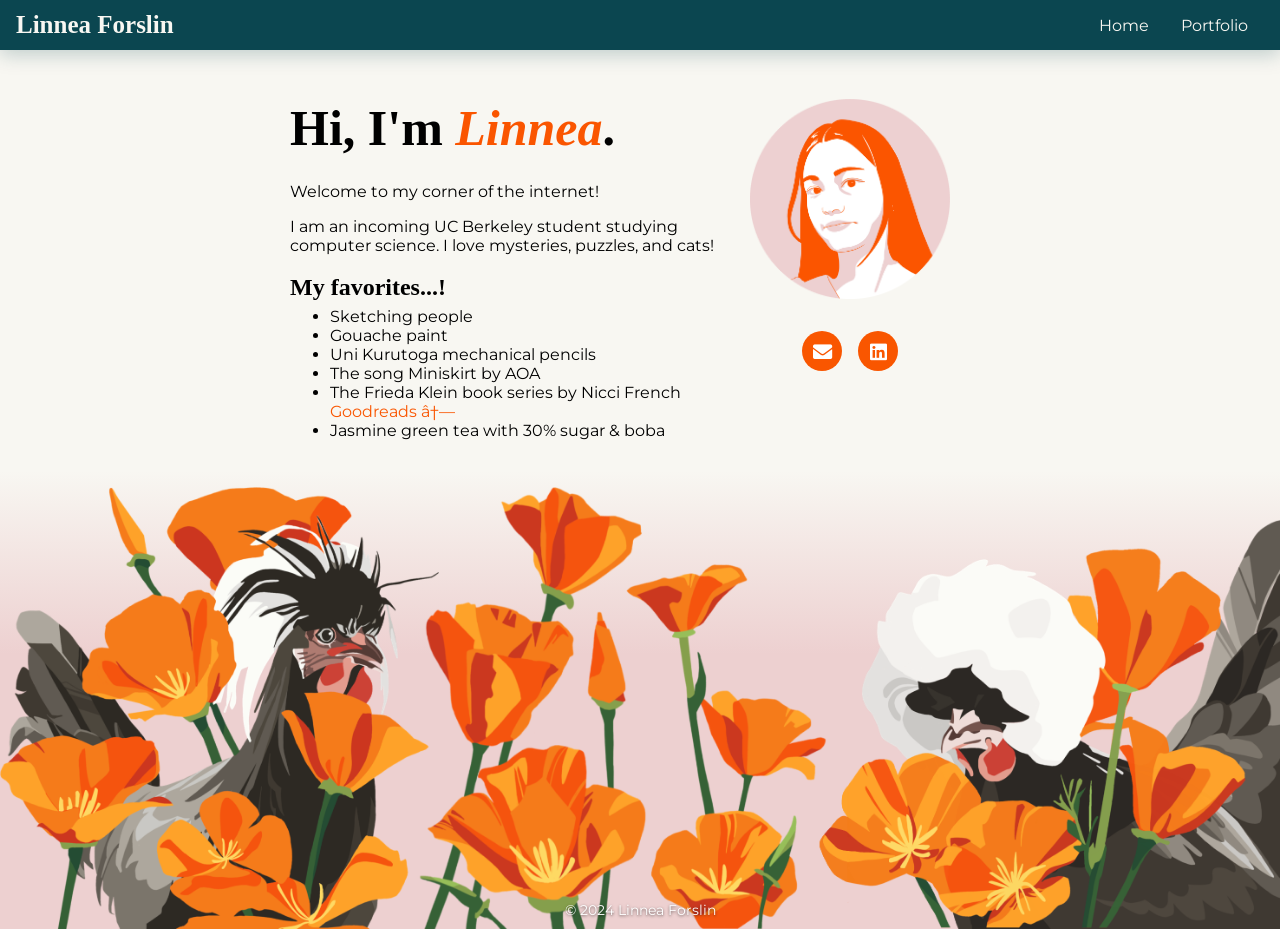
==== index.html @ 9caaceed "Initial commit" ====
<!DOCTYPE html>
<html>
  <head>
    <title>About Me</title>
    <link rel="stylesheet" href="style.css">
    <link rel="stylesheet" href="https://cdnjs.cloudflare.com/ajax/libs/font-awesome/5.15.1/css/all.min.css" integrity="sha512-+4zCK9k+qNFUR5X+cKL9EIR+ZOhtIloNl9GIKS57V1MyNsYpYcUrUeQc9vNfzsWfV28IaLL3i96P9sdNyeRssA==" crossorigin="anonymous" />
  </head>
  <body>
    <div class="text">
      <div class="home-container">
        <div id="profile-picture"><img src="linnea-drawing.png" alt="A photo of me!" width="200">
          <ul class="icons">
            <li><a href="mailto:linnea.forslin@berkeley.edu" target="_blank"><i class="fas fa-envelope"></i></a></li>
            <li><a href="https://www.linkedin.com/in/linnea-f-59136a356/" target="_blank"><i class="fab fa-linkedin"></i></a></li>
            <!-- <li><a href="https://www.instagram.com/lindtchoklad/" target="_blank"><i class="fab fa-instagram"></i></a></li> -->
          </ul>        </div>
          <!-- <br>
        <img src="hey-section.png" alt="Hi, I'm Linnea." width = "300"> -->
          <h1>Hi, I'm <div id="name"><i>Linnea</i></div>.</h1>
          <br>
          
          <p>Welcome to my corner of the internet!</p>
          <p>I am an incoming UC Berkeley student studying computer science. I love mysteries, puzzles, and cats! </p>
          <h2>My favorites...!</h2>
          <ul>
            <li>Sketching people</li>
            <li>Gouache paint</li>
            <li>Uni Kurutoga mechanical pencils</li>
            <li>The song Miniskirt by AOA</li>
            <li>The Frieda Klein book series by Nicci French <a href="https://www.goodreads.com/series/67491-frieda-klein" target="_blank" class="external-link">
  Goodreads ↗
</a></li>
            <li>Jasmine green tea with 30% sugar & boba</li>

          </ul>
  
      </div>
    </div>
    <script src="script.js"></script>
    </body>
</html>
---- style.css ----
/* @font-face {
  font-family: 'Melintina';
  src: url('https://raw.githubusercontent.com/Lavilight/my-fonts/main/mellintina-calligraphy.ttf') format('truetype');
} */

@import url('https://fonts.googleapis.com/css2?family=Montserrat:ital,wght@0,100..900;1,100..900&display=swap');
@font-face {
  font-family: 'Croogla';
  src: url('./Croogla4F-Bold.ttf') format('truetype');
}

.external-link {
    color: #F95600;
    text-decoration: none;
    transition: color 0.2s ease;
}

.external-link:hover {
    color: #0B4650;
}

body {
    font-family: 'Montserrat', sans-serif;
    background-color: #f8f7f2;
    margin: 0px;
    padding: 0px;

    min-height: 100vh;
    display: flex;
    flex-direction: column;
}

h1, h2, h3, h4, h5, h6, .main-title {
    font-family: serif;
}

.orange-text {
    color: #FA5500;
}

#profile-picture {
    float: right;
    margin-top: 0px;    
    margin-right: 40px;
    margin-left: 24px;
    margin-bottom: 0px;
}

.navbar {
    position: sticky;
    top: 0;
    z-index: 100;

    height: 50px;
    padding: 0px 16px;
    /* border-bottom-left-radius: 6px;
    border-bottom-right-radius: 6px; */

    box-shadow: 0 4px 20px rgba(11, 70, 80, 0.25);

    list-style-type: none;

    display: flex; 
    justify-content: space-between;
    align-items: center; 
    background-color:#0B4650;
}

.nav-links {
  display: flex;
  list-style: none;

  margin: 0px;
  padding: 0px;
  height: 100%;
}

.nav-links li {
    height: 100%;
}

.nav-links a {
    display: flex;
    align-items: center;
    justify-content: center;
    height: 100%;

    color: #f8f7f2;
    text-align: center;
    font-size: 16px;
    padding: 0px 16px;
    text-decoration: none;
    transition: all 0.2s ease-in-out;
}

.nav-links a:hover {
    color: #f8f7f2;
    background-color: #F95600;
}

.footer {
    width: 100%;
    margin: 0px;
    padding: 0px;
    box-sizing: border-box;
    background: linear-gradient(to bottom, transparent 0%, #EDD0D0 40%);
    color: black;
    position: relative;
    text-align: center;
}

.footer-img {
    margin-top: 16px;
    width: 100%;
    height: auto;
    display: block;
}

.copyright {
    position: absolute;
    bottom: 10px;
    left: 50%;
    transform: translateX(-50%);
    font-size: 12px;
    
    color: white;
    margin: 0;
    font-size: 14px;

    text-shadow: 0 1px 3px rgba(0, 0, 0, 0.6); 
    z-index: 2;
}

.main-title {
    /* display: block; */
    /* align-items: center; */
    /* justify-content: space-between; */
    color: #f8f7f2;
    font-size: 25px;
    font-weight: bold;
}
/* 
.profile-picture {
    align-items: right;
} */

.home-container {
    max-width: 700px;
    margin-left: auto;
    margin-right: auto;
    flex: 1;
}

.icons{
    display: flex;
    justify-content: center;
    padding: 0.8rem 0px;
    border-radius: 0px 0px 12px 12px;
}
.icons li{
    list-style-type: none;
    background: #F95600;
    color: white;
    width: 40px;
    height: 40px;
    margin: 0px 0.5rem;
    border-radius: 50%;
    display: flex;
    justify-content: center;
    align-items: center;
    font-size: 1.2rem;
    cursor: pointer; 
    transition: all 0.2s ease-in-out;
}

.icons li a {
    color: inherit;
    text-decoration: none;
    display: flex;
    justify-content: center;
    align-items: center;
    width: 100%;
    height: 100%;
}

.icons li:hover{
    background: #edffec;
    color: #000;
}

.text {
    margin: 15px;
    flex: 1;
}

.centered-text {
    margin: 15px;
    flex: 1;
    text-align: center;
}

#name {
    color: #FA5500;
    display: inline;
}

h1 {
    font-size: 50px;
    margin-bottom: -10px;
    /* margin: 0px; */
}

h2 {
    margin-bottom: -10px;
}

.portfolio-grid {    
    column-count: 3;
    column-gap: 16px;
    padding: 16px;
    margin: 0 auto;
    max-width: 1200px;
}

.grid-item {
    break-inside: avoid;
    margin-bottom: 16px;
}

.grid-item img {
    width: 100%;
    height: auto;
    display: block;
    border-radius: 6px;
    transition: transform 0.2s ease;
}

.grid-item img:hover {
    transform: scale(1.02);

}
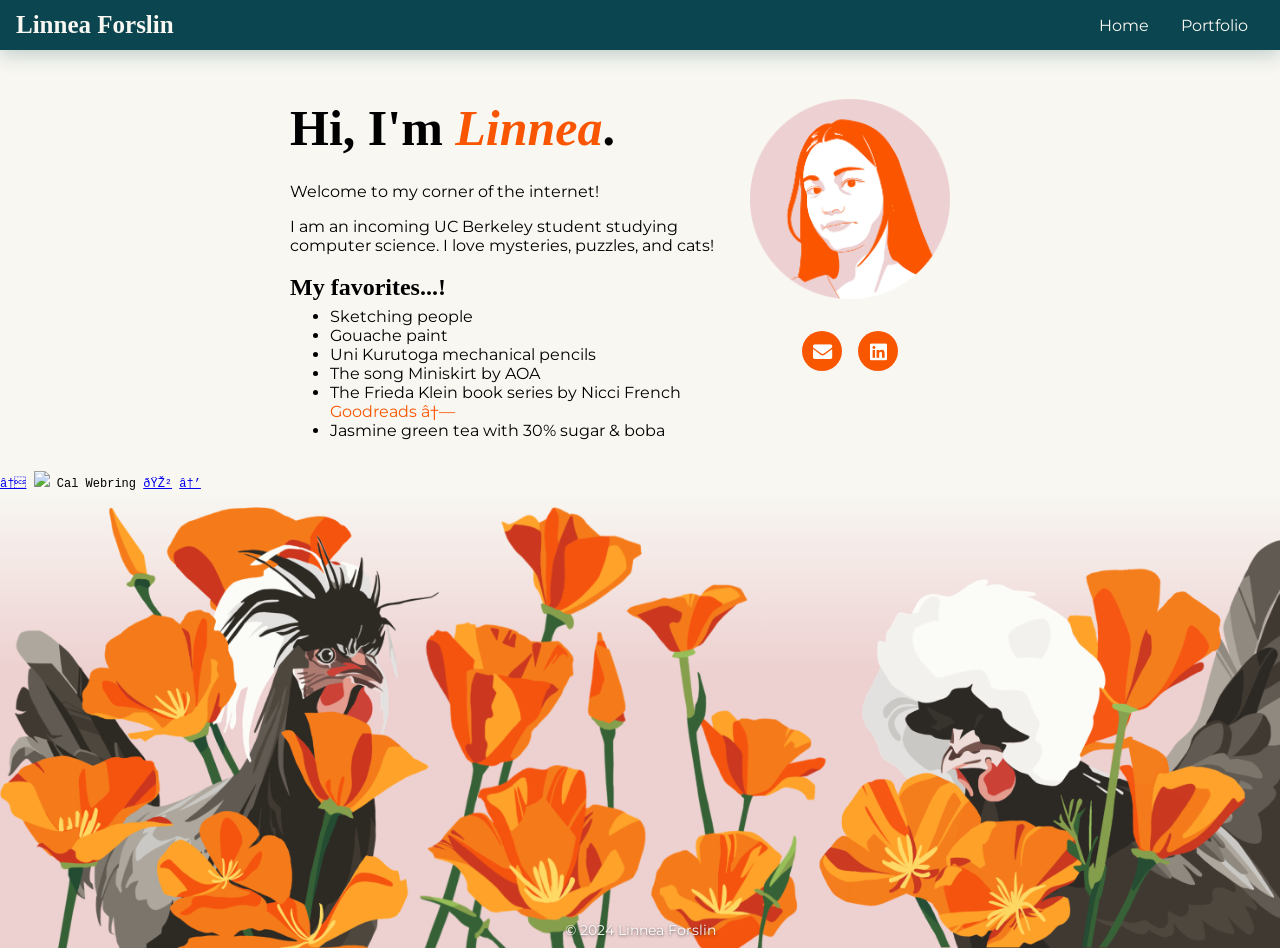
==== commit 4578bfe8: "Add webring info" ====
--- a/index.html
+++ b/index.html
@@ -36,6 +36,15 @@
   
       </div>
     </div>
+
+    <div style="font-family: monospace; font-size: 12px;">
+    <a href="https://calwebring.com/prev?current=linneaforslin.github.io">←</a>
+    <img src="https://calwebring.com/badge.png" width="20" />
+    Cal Webring
+    <a href="https://calwebring.com/random?current=linneaforslin.github.io">🎲</a>
+    <a href="https://calwebring.com/next?current=linneaforslin.github.io">→</a>
+  </div>
+
     <script src="script.js"></script>
     </body>
 </html>
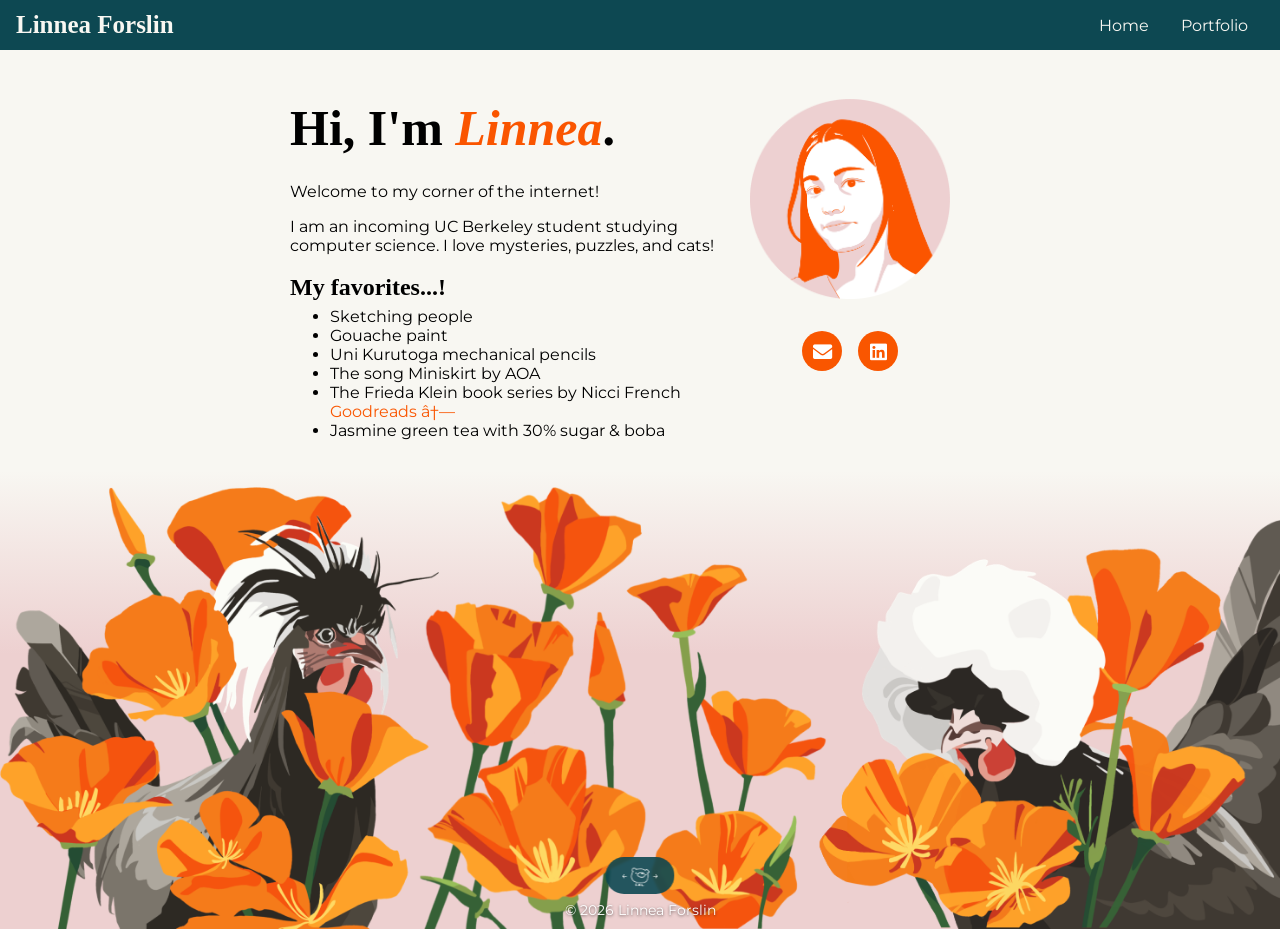
==== commit fecc4e46: "Add webring styling" ====
--- a/index.html
+++ b/index.html
@@ -37,14 +37,6 @@
       </div>
     </div>
 
-    <div style="font-family: monospace; font-size: 12px;">
-    <a href="https://calwebring.com/prev?current=linneaforslin.github.io">←</a>
-    <img src="https://calwebring.com/badge.png" width="20" />
-    Cal Webring
-    <a href="https://calwebring.com/random?current=linneaforslin.github.io">🎲</a>
-    <a href="https://calwebring.com/next?current=linneaforslin.github.io">→</a>
-  </div>
-
     <script src="script.js"></script>
     </body>
 </html>
--- a/style.css
+++ b/style.css
@@ -56,14 +56,15 @@
     /* border-bottom-left-radius: 6px;
     border-bottom-right-radius: 6px; */
 
-    box-shadow: 0 4px 20px rgba(11, 70, 80, 0.25);
+    /* box-shadow: 0 4px 20px rgba(11, 70, 80, 0.25); */
+    backdrop-filter: blur(1px);
 
     list-style-type: none;
 
     display: flex; 
     justify-content: space-between;
     align-items: center; 
-    background-color:#0B4650;
+    background-color:rgba(11, 70, 80, 0.99);
 }
 
 .nav-links {
@@ -107,6 +108,7 @@
     color: black;
     position: relative;
     text-align: center;
+    text-decoration: none;
 }
 
 .footer-img {
@@ -131,6 +133,35 @@
     z-index: 2;
 }
 
+.webring {
+    position: absolute;
+    bottom: 35px;
+    left: 50%;
+    transform: translateX(-50%);
+    z-index: 2;
+
+    background-color: rgba(11, 70, 80, 0.89); 
+    backdrop-filter: blur(1px);
+    padding: 6px 16px;
+    border-radius: 50px;
+
+    display: inline-flex;
+    align-items: center;
+}
+
+.webring a {
+    color: #ffffff;
+    text-decoration: none;
+    font-size: 10px;
+    display: inline-flex;
+    align-items: center;
+    transition: color 0.2s ease;
+}
+
+.webring a:hover {
+    color: #F95600;
+}
+
 .main-title {
     /* display: block; */
     /* align-items: center; */
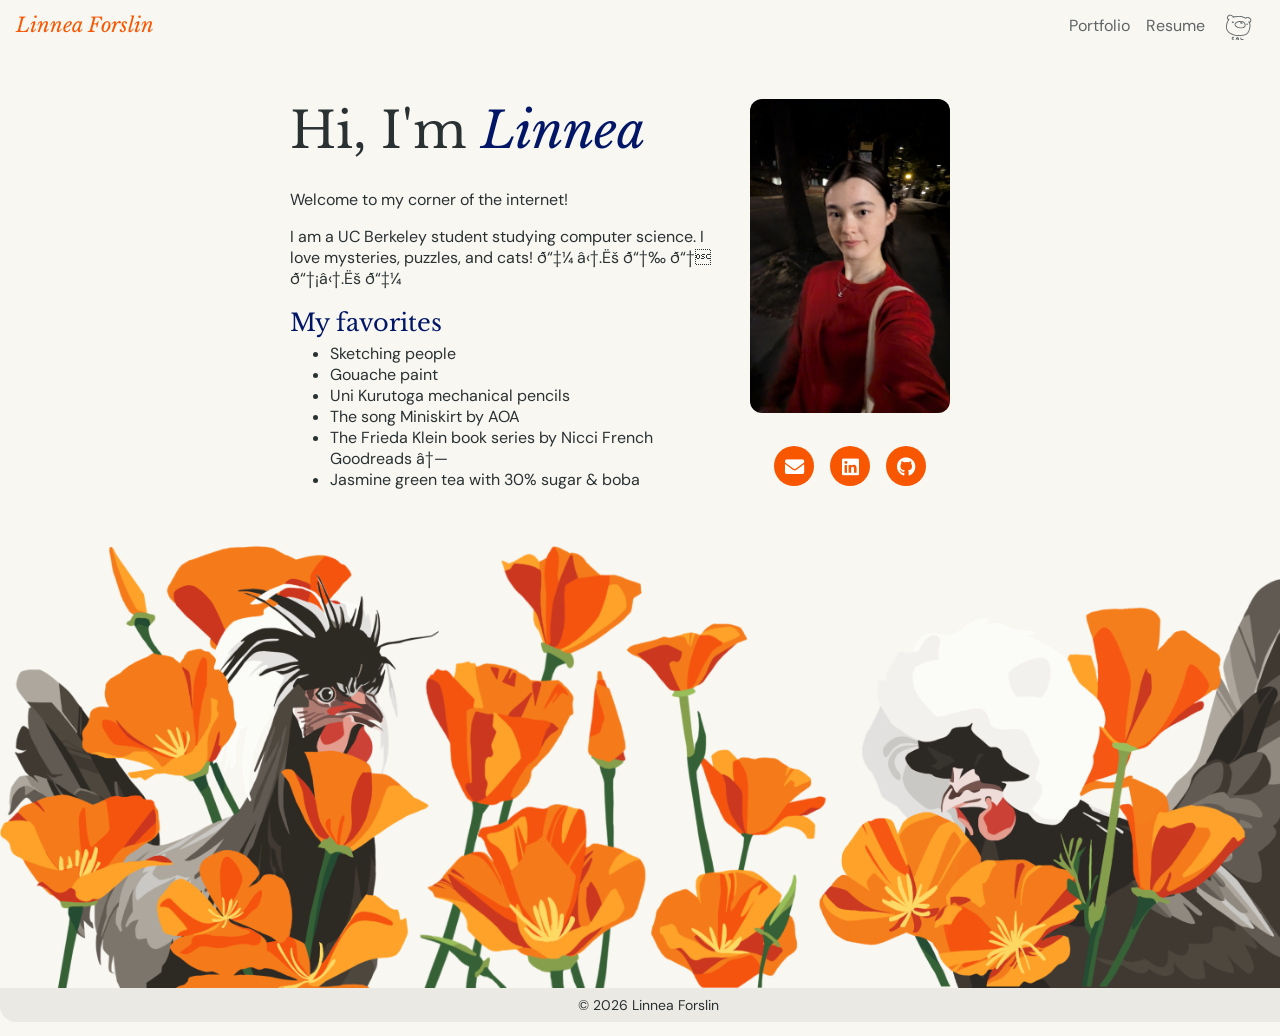
==== commit 94a5ce2c: "Soft website redesign" ====
--- a/index.html
+++ b/index.html
@@ -1,5 +1,5 @@
 <!DOCTYPE html>
-<html>
+<html lang="en">
   <head>
     <title>About Me</title>
     <link rel="stylesheet" href="style.css">
@@ -8,20 +8,18 @@
   <body>
     <div class="text">
       <div class="home-container">
-        <div id="profile-picture"><img src="linnea-drawing.png" alt="A photo of me!" width="200">
+        <div id="profile-picture"><img src="img/linnea-red-sweater.jpg" alt="A photo of me!" width="200">
           <ul class="icons">
             <li><a href="mailto:linnea.forslin@berkeley.edu" target="_blank"><i class="fas fa-envelope"></i></a></li>
             <li><a href="https://www.linkedin.com/in/linnea-f-59136a356/" target="_blank"><i class="fab fa-linkedin"></i></a></li>
             <!-- <li><a href="https://www.instagram.com/lindtchoklad/" target="_blank"><i class="fab fa-instagram"></i></a></li> -->
+            <li><a href="https://www.linkedin.com/in/linneaforslin/" target="_blank"><i class="fab fa-github"></i></a>
           </ul>        </div>
-          <!-- <br>
-        <img src="hey-section.png" alt="Hi, I'm Linnea." width = "300"> -->
-          <h1>Hi, I'm <div id="name"><i>Linnea</i></div>.</h1>
+          <h1>Hi, I'm <div id="name"><i>Linnea</i></div></h1>
           <br>
-          
           <p>Welcome to my corner of the internet!</p>
-          <p>I am an incoming UC Berkeley student studying computer science. I love mysteries, puzzles, and cats! </p>
-          <h2>My favorites...!</h2>
+          <p>I am a UC Berkeley student studying computer science. I love mysteries, puzzles, and cats! 𓇼 ⋆.˚ 𓆉 𓆝 𓆡⋆.˚ 𓇼 </p>
+          <h2 class="navy-text">My favorites</h2>
           <ul>
             <li>Sketching people</li>
             <li>Gouache paint</li>
--- a/style.css
+++ b/style.css
@@ -1,27 +1,29 @@
+@import url('https://fonts.googleapis.com/css2?family=DM+Sans:ital,opsz,wght@0,9..40,100..1000;1,9..40,100..1000&display=swap');
+@import url('https://fonts.googleapis.com/css2?family=Libre+Baskerville:ital,wght@0,400;0,700;1,400&display=swap');
+/* @import url('https://fonts.googleapis.com/css2?family=Montserrat:ital,wght@0,100..900;1,100..900&display=swap'); */
 /* @font-face {
   font-family: 'Melintina';
   src: url('https://raw.githubusercontent.com/Lavilight/my-fonts/main/mellintina-calligraphy.ttf') format('truetype');
 } */
-
-@import url('https://fonts.googleapis.com/css2?family=Montserrat:ital,wght@0,100..900;1,100..900&display=swap');
-@font-face {
+/* @font-face {
   font-family: 'Croogla';
   src: url('./Croogla4F-Bold.ttf') format('truetype');
-}
+} */
 
 .external-link {
+    color: #2a3132;
+    text-decoration: none;
+    transition: color 0.2s ease;
+}
+
+.external-link:hover {
     color: #F95600;
-    text-decoration: none;
-    transition: color 0.2s ease;
-}
-
-.external-link:hover {
-    color: #0B4650;
 }
 
 body {
-    font-family: 'Montserrat', sans-serif;
+    font-family: 'DM Sans', sans-serif;
     background-color: #f8f7f2;
+    color: #2a3132;
     margin: 0px;
     padding: 0px;
 
@@ -31,11 +33,16 @@
 }
 
 h1, h2, h3, h4, h5, h6, .main-title {
-    font-family: serif;
+    font-family: 'Libre Baskerville', serif;
+    font-weight: normal;
 }
 
 .orange-text {
     color: #FA5500;
+}
+
+.navy-text {
+    color: #011666;
 }
 
 #profile-picture {
@@ -46,6 +53,12 @@
     margin-bottom: 0px;
 }
 
+#profile-picture img {
+    border-radius: 12px;
+}
+
+/* ------- START NAVBAR ------- */
+
 .navbar {
     position: sticky;
     top: 0;
@@ -57,14 +70,15 @@
     border-bottom-right-radius: 6px; */
 
     /* box-shadow: 0 4px 20px rgba(11, 70, 80, 0.25); */
-    backdrop-filter: blur(1px);
+    /* backdrop-filter: blur(50px); */
+    background-color: #f8f7f2;
 
     list-style-type: none;
 
     display: flex; 
     justify-content: space-between;
     align-items: center; 
-    background-color:rgba(11, 70, 80, 0.99);
+    /* background-color:rgba(11, 70, 80, 0.95); */
 }
 
 .nav-links {
@@ -86,29 +100,96 @@
     justify-content: center;
     height: 100%;
 
-    color: #f8f7f2;
+    color: #5f6566;
     text-align: center;
     font-size: 16px;
-    padding: 0px 16px;
+    padding: 0px 8px;
     text-decoration: none;
     transition: all 0.2s ease-in-out;
 }
 
 .nav-links a:hover {
-    color: #f8f7f2;
-    background-color: #F95600;
-}
+    color: #F95600;
+    /* background-color: #F95600; */
+}
+
+.webring {
+    position: relative;
+    display: inline-flex;
+    align-items: center;
+    justify-content: center;
+    margin: 0 0px;
+}
+
+.webring > a:not(.webring-icon-link) {
+    position: absolute;
+    opacity: 0;
+    color: #edffec;
+    text-decoration: none;
+    font-size: 16px;
+    transition: opacity 0.3s ease-in-out, color 0.3s ease-in-out;
+}
+
+.webring > a:not(.webring-icon-link):first-child {
+    left: -10px;
+}
+
+.webring > a:not(.webring-icon-link):last-child {
+    right: -10px;
+}
+
+.webring:hover > a:not(.webring-icon-link) {
+    opacity: 1;
+    color: #F95600;
+}
+
+/* 2. Force the icon wrapper link to stay visible and in layout flow */
+.webring-icon-link {
+    position: relative !important;
+    opacity: 1 !important;
+    display: inline-flex !important;
+    align-items: center;
+    justify-content: center;
+    text-decoration: none;
+}
+
+.webring-icon {
+    display: inline-flex;
+    align-items: center;
+    justify-content: center;
+}
+
+.webring-icon svg {
+    width: 35px !important;
+    height: 35px !important;
+    display: inline-block;
+    vertical-align: middle;
+}
+
+.webring-icon svg path {
+    fill: #5f6566 !important;
+    transition: fill 0.25s ease;
+}
+
+.webring-icon-link:hover svg path {
+    fill: #F95600 !important;
+}
+
+/* ------- END NAVBAR ------- */
+
+/* ------- START FOOTER ------- */
 
 .footer {
     width: 100%;
-    margin: 0px;
-    padding: 0px;
+    margin: 0;
+    padding: 0, 0, 20px, 0;
     box-sizing: border-box;
-    background: linear-gradient(to bottom, transparent 0%, #EDD0D0 40%);
-    color: black;
+    display: flex;
+    flex-direction: column;
     position: relative;
     text-align: center;
-    text-decoration: none;
+    /* background: linear-gradient(to bottom, transparent 0%, #EDD0D0 40%); */
+
 }
 
 .footer-img {
@@ -119,61 +200,40 @@
 }
 
 .copyright {
-    position: absolute;
-    bottom: 10px;
-    left: 50%;
-    transform: translateX(-50%);
-    font-size: 12px;
+    background-color: #EBE9E4; 
+    color: #2a3132;
+    font-size: 14px;
+
+    margin: 16px, auto, 0, auto;
+    padding: 8px;
+    border-radius: 0 0 16px 16px;
+    margin-top: 0px;
     
-    color: white;
-    margin: 0;
-    font-size: 14px;
-
-    text-shadow: 0 1px 3px rgba(0, 0, 0, 0.6); 
-    z-index: 2;
-}
-
-.webring {
-    position: absolute;
-    bottom: 35px;
-    left: 50%;
-    transform: translateX(-50%);
-    z-index: 2;
-
-    background-color: rgba(11, 70, 80, 0.89); 
-    backdrop-filter: blur(1px);
-    padding: 6px 16px;
-    border-radius: 50px;
-
-    display: inline-flex;
-    align-items: center;
-}
-
-.webring a {
-    color: #ffffff;
-    text-decoration: none;
-    font-size: 10px;
-    display: inline-flex;
-    align-items: center;
-    transition: color 0.2s ease;
-}
-
-.webring a:hover {
-    color: #F95600;
-}
+    text-align: center;
+    width: 100%;
+    /* display: block;      */
+
+    /* border: 1px solid rgba(255, 255, 255, 0.15); 
+    box-shadow: 0 4px 12px rgba(0, 0, 0, 0.15); */
+}
+
+/* ------- END FOOTER ------- */
 
 .main-title {
     /* display: block; */
     /* align-items: center; */
     /* justify-content: space-between; */
-    color: #f8f7f2;
-    font-size: 25px;
-    font-weight: bold;
-}
-/* 
-.profile-picture {
-    align-items: right;
-} */
+    color: #F95600;
+    font-style: italic;
+    font-size: 20px;
+    font-weight: normal;
+}
+
+.main-title a,
+.main-title a:visited {
+    color: inherit;
+    text-decoration: none;
+}
 
 .home-container {
     max-width: 700px;
@@ -231,7 +291,7 @@
 }
 
 #name {
-    color: #FA5500;
+    color: #011666;
     display: inline;
 }
 
@@ -245,32 +305,104 @@
     margin-bottom: -10px;
 }
 
+/* ------- START PORTFOLIO ------- */
+/* Card Layout */
 .portfolio-grid {    
     column-count: 3;
-    column-gap: 16px;
-    padding: 16px;
+    column-gap: 20px;
+    padding: 24px;
     margin: 0 auto;
     max-width: 1200px;
 }
 
-.grid-item {
+.grid-card {
     break-inside: avoid;
-    margin-bottom: 16px;
-}
-
-.grid-item img {
+    margin-bottom: 10px;
+}
+
+/* Image & Overlay Wrapper */
+.card-img-wrapper {
+    position: relative;
+    border-radius: 12px;
+    overflow: hidden;
+    cursor: pointer;
+}
+
+.card-img-wrapper img {
     width: 100%;
     height: auto;
     display: block;
-    border-radius: 6px;
-    transition: transform 0.2s ease;
-}
-
-.grid-item img:hover {
-    transform: scale(1.02);
-
-}
-
-
-
-
+    object-fit: cover;
+    transition: transform 0.4s ease;
+}
+
+.card-overlay {
+    position: absolute;
+    inset: 0;
+    
+    /* Dark gradient fading from transparent top to dark bottom */
+    background: linear-gradient(to top, rgba(20, 24, 25, 0.85) 0%, rgba(20, 24, 25, 0.2) 60%, transparent 100%);
+    
+    display: flex;
+    justify-content: flex-start; /* Aligns text to the left */
+    align-items: flex-end;      /* Pushes text to the bottom */
+    padding: 10px;
+    box-sizing: border-box;
+    
+    /* Animation states */
+    opacity: 0;
+    transition: opacity 0.3s ease, transform 0.3s ease;
+    /* transform: translateY(4px); */
+}
+
+/* Typography & Tag */
+.card-title {
+    font-family: 'DM Sans', sans-serif;
+    font-size: 14px;
+    color: #ffffff;
+    margin: 0;
+}
+
+/* Hover Interactions */
+.card-img-wrapper:hover .card-overlay {
+    opacity: 1;
+    transform: translateY(0);
+}
+
+.card-img-wrapper:hover img {
+    transform: scale(1.05); /* Smooth image zoom */
+}
+
+/* ------- END PORTFOLIO ------- */
+
+
+/* ------- START RESUME ------- */
+
+.resume-container {
+    width: 100%;
+    max-width: 850px;
+    height: 100%;
+    margin: 0 auto 24px auto;
+    border-radius: 12px;
+    overflow: hidden;
+    /* box-shadow: 0 4px 16px rgba(0, 0, 0, 0.1); */
+}
+
+.resume-container img {
+    width: 100%;
+    height: auto;
+    display: block;
+    object-fit: contain;
+}
+
+/* .resume-iframe {
+    width: 100%;
+    height: 100%;
+    border: none;
+} */
+
+/* ------- END RESUME ------- */
+
+
+
+
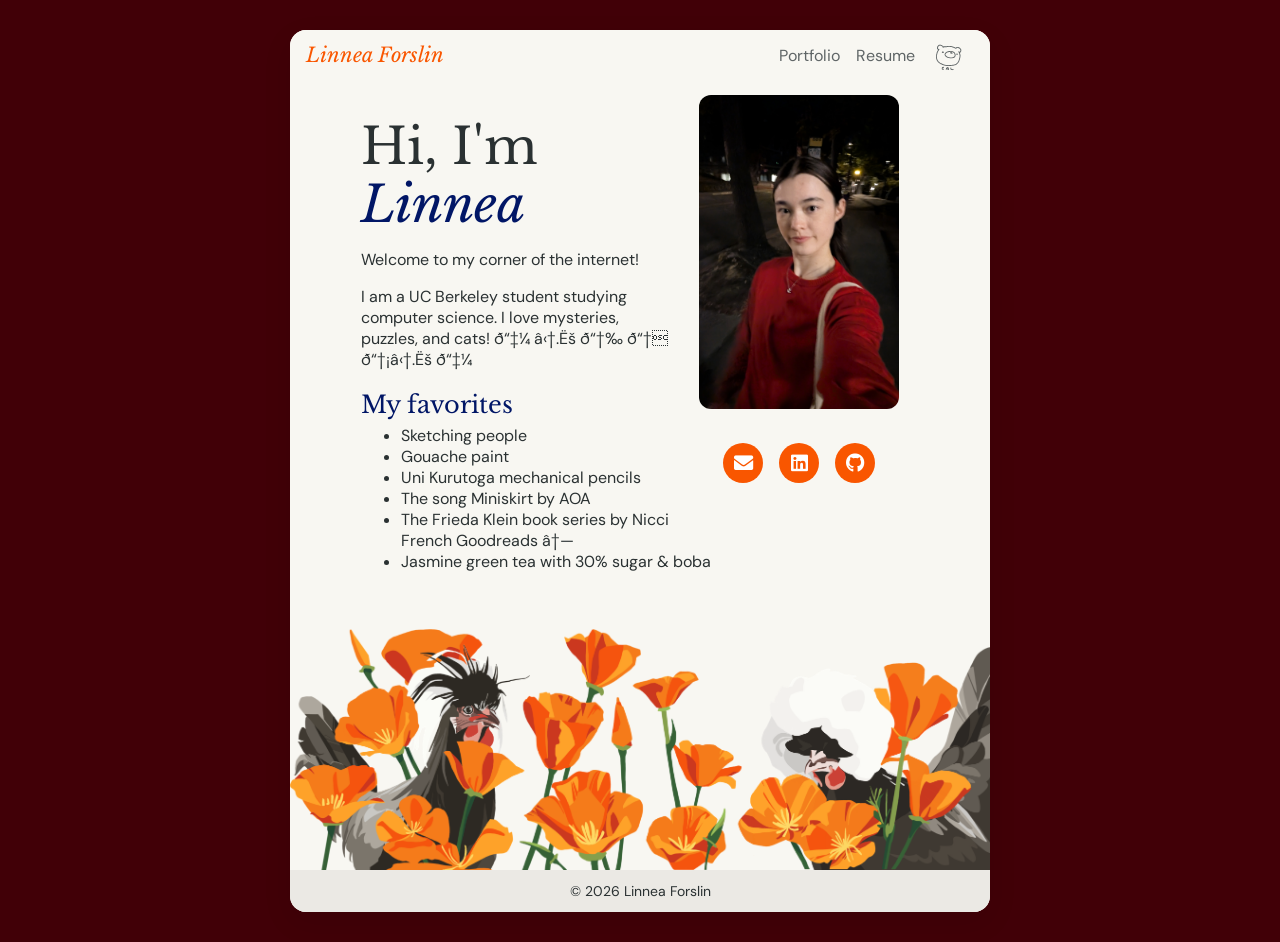
==== commit 1e8a60a5: "Website reworking" ====
--- a/index.html
+++ b/index.html
@@ -8,6 +8,57 @@
   <body>
     <div class="text">
       <div class="home-container">
+
+  <!-- Relative container to anchor the background art -->
+  <div class="profile-container">
+    
+    <!-- Background Glyph Art -->
+    <!-- <pre class="bg-braille" aria-hidden="true">⠀⠀⠀⠀⠀⠀⠀⠀⠀⠀⠀⠀⠀⠀
+⠀⠀⠀⠀⠀⠀⠀⡞⠉⠀⠉⢳⡀⠀⠀⠀⠀⠀⠀⠀⠀⠀⠀⠀⠀⠀⠀⠀⠀
+⠀⠀⠀⠀⠀⠀⠀⢷⣀⢀⣆⢀⡇⠀⠀⠀⠀⠀⠀⠀⠀⠀⠀⠀⠀⠀⠀⠀⠀
+⠀⠀⠀⠀⠀⠀⠀⠀⠉⠉⣠⠞⠀⠀⠀⠀⠀⠀⠀⠀⠀⠀⣤⡀⠀⠀⠀⠀⠀
+⠀⠀⠀⠀⠀⠀⠀⢀⢣⡞⣡⡴⠖⠒⢶⣄⠀⠀⠀⠀⠀⠀⠙⢿⡆⠀⠀⠀⠀
+⠀⠀⠀⠀⠀⠀⠀⡉⣿⠀⡏⠀⠀⠀⠀⠙⣇⠀⠀⠀⠀⠀⠀⠀⡇⠀⠀⠀⠀
+⠀⠀⠀⠀⠀⠀⠀⠁⢻⡄⣷⠀⠀⠀⢀⡀⡿⠆⠀⠀⠀⠀⠀⣸⠋⠀⠀⠀⠀
+⠀⠀⠀⠀⠀⠀⠀⠰⠮⠻⣜⢧⡀⠀⠿⠟⠁⠀⠀⠀⠀⣠⣾⢵⣇⣤⠀⠀⠀
+⠀⠀⠀⠀⠀⠀⠀⠀⠀⠀⠼⢯⡳⣄⠀⠀⠀⠀⠀⢀⡾⠉⠀⠀⠈⢳⠛⠂⠀
+⠀⠀⠀⠀⠀⠀⠀⠀⠀⠀⠀⠀⠿⠻⣷⣄⠀⠀⠀⣼⠁⠀⢠⠄⠀⢈⣟⡁⠀
+⠀⠀⠀⠀⠀⠀⠀⢀⡴⣒⣩⣭⣝⣒⠮⣝⣧⣄⠀⣯⠀⠀⠹⠧⢴⡿⠄⠀⠀
+⠀⠀⠀⠀⠀⠀⠀⣎⣼⡋⠉⠈⠉⠙⠛⠶⣽⡻⣷⣿⡀⠀⠀⠀⢈⣁⣀⠀⠀
+⠀⠀⠀⠀⠀⠀⠀⡗⣂⠀⠀⣀⡆⠀⠀⠀⠀⠈⠉⠙⠿⣆⠀⢠⡏⢁⢈⡆⠀
+⠀⠀⠀⠀⠀⠀⠀⠘⠳⠭⠯⠿⠃⠀⠀⠀⠀⠀⠀⠀⠀⠈⢷⡈⢧⡈⠉⠀⠀
+⠀⠀⠀⠀⠀⠀⠀⠀⠀⠀⠀⠀⠀⠀⠀⠀⠀⠀⠀⠀⠀⠀⠀⠻⣆⠁⠀⠀⠀
+⠀⠀⠀⠀⠀⠀⠀⠀⠀⠀⠀⠀⠀⠀⠀⠀⢀⣴⠞⠛⠶⣄⠀⠀⢿⣆⣤⠀⠀
+⠀⠀⠀⠀⠀⠀⠀⠀⠀⠀⠀⠀⠀⠀⠀⠀⢸⠃⢠⠀⠀⡿⠀⠀⡸⣿⠰⠆⠀
+⠀⠀⠀⠀⠀⠀⠀⠀⠀⠀⠀⠀⠀⠀⠀⠀⠸⣧⠀⠉⠉⠁⠀⡰⠃⣿⠀⠓⠀
+⠀⠀⠀⠀⠀⠀⠀⠀⠀⠀⣀⣀⡀⠀⠀⠀⠀⠈⠙⠒⠒⠒⠋⠀⢰⢻⢀⣏⠀
+⠀⠀⠀⠀⠀⠀⠀⠀⡴⠟⠁⠈⢙⣷⠀⠀⠀⠀⠀⠀⠀⠀⠀⢠⠋⣾⢰⡍⠀
+⠀⠀⠀⠀⠀⠀⠀⣸⠁⠀⠀⠀⠻⠟⠀⠀⠀⠀⠀⠀⠀⠀⠐⠁⣼⢇⠷⠀⠀
+⠀⠀⠀⠀⠀⠀⠀⢿⠀⠀⠀⠀⠀⢀⡀⠀⠀⠀⠀⠀⠀⠀⣀⣴⣟⡘⠁⠀⠀
+⠀⠀⠀⠀⠀⠀⠀⠘⢧⡀⠀⠀⠀⠙⠿⢷⣶⣤⣤⡴⠶⣫⣿⠟⡬⠁⠀⠀⠀
+⠀⠀⠀⠀⠀⠀⠀⠀⠈⠓⢦⣀⠀⠀⠀⠀⠀⠀⣀⣤⣾⡿⣇⠛⠂⠀⠀⠀⠀
+⠠⠀⠀⠀⠀⠀⠀⠀⠀⠀⠀⠈⠉⠛⠒⠒⠛⢋⣽⡿⡫⠶⠉⠀⠀⠀⠀⠀⠀
+⠀⠃⠤⢀⡀⣀⡀⣠⡄⠠⣶⡆⣀⡤⠖⣫⣾⣿⠻⠌⠋⠀⠀⠀⠀⠀⠀⠀⠀
+⠀⠀⠀⠈⠀⠉⠁⠙⠁⣠⡴⠚⣁⣴⣿⠟⣥⠝⠃⠀⠀⠀⠀⠀⠀⠀⠀⠀⠀
+⠀⠀⠀⠀⠀⠀⢀⡴⠞⠁⣠⣾⠿⣫⠃⠀⠀⠀⠀⠀⠀⠀⠀⠀⠀⠀⠀⠀⠀
+⠀⠀⠀⠀⢀⡴⠋⠀⣠⣾⠟⢡⡟⠁⠀⠀⠀⠀⠀⠀⠀⠀⠀⠀⠀⠀⠀⠀⠀
+⠀⠀⠀⣰⠟⠀⣠⡾⠋⠀⠀⡿⡆⠀⢀⡶⠛⠛⢶⡄⠀⠀⠀⠀⠀⠀⠀⠀⠀
+⠀⠀⣼⠃⠀⣴⠟⠀⠀⠀⢰⡇⡇⠀⠘⣇⣀⡔⠀⣿⠀⠀⠀⠀⠀⠀⠀⠀⠀
+⠀⣸⠃⠀⣼⠃⠀⠀⠀⠀⢸⡇⠘⢦⣀⠀⠀⣀⡴⠃⠀⠀⠀⠀⠀⠀⠀⠀⠀
+⢀⡏⠀⢰⠃⠀⠀⡰⠀⠀⠸⣷⡀⠀⠈⠉⠉⠉⠀⠀⠀⠀⣤⠚⠉⠙⢦⡀⠀
+⢸⠇⠀⢸⠀⢀⠆⡇⠀⠀⠀⢣⠳⡀⠀⠀⠀⠀⠀⠀⠀⠀⢷⣷⠄⠀⠀⠹⡄
+⢸⡆⠀⢸⠀⣼⠁⣷⠀⠀⠀⠈⢧⠈⠒⠀⠀⠀⠀⠀⠀⠀⠀⠀⠀⠀⠀⠀⡇
+⠀⡇⠀⠀⠀⠶⠆⠹⣷⣄⠀⠀⠈⠻⣖⢤⣀⡀⠀⠀⢀⣠⣴⡿⠀⠿⠆⣰⠇
+⠀⠸⠀⠀⠀⢶⡆⠀⠀⠉⣁⠀⠀⠀⠈⠳⣄⡉⢙⢛⢛⡏⣥⠘⢗⣠⠞⠁⠀
+⠀⠀⠀⠀⠀⠀⠀⠀⢀⠎⠀⠀⢀⣀⡀⠈⢦⠉⠓⠶⠶⠶⠒⠚⠉⠀⠀⠀⠀
+⠀⠀⠀⠀⠀⠀⠀⠀⢸⠀⠀⡞⠉⠉⠙⣦⠈⢷⠠⠀⠀⠀⠀⠀⠀⠀⠀⠀⠀
+⠀⠀⠀⠀⠀⠀⠀⠀⠘⡄⠀⠱⠴⠞⢀⡿⠂⢸⡇⠅⠀⠀⠀⠀⠀⠀⠀⠀⠀
+⠀⠀⠀⠀⠀⠀⠀⠀⠀⠈⠲⠤⠤⠴⠞⠁⠀⣼⡇⣛⠀⠀⠀⠀⠀⠀⠀⠀⠀
+⠀⠀⠀⠀⠀⠀⠀⠀⠀⠀⠀⠀⠀⠀⠀⠀⢰⡿⢡⡍⠀⠀⠀⠀⠀⠀⠀⠀⠀
+⠀⠀⠀⠀⠀⠀⠀⠀⠀⠀⠀⠀⠀⠀⠀⠀⢠⣶⠈⠁⠀⠀⠀⠀⠀⠀⠀⠀⠀
+    </pre> -->
+
+    <!-- Profile Picture & Links -->
         <div id="profile-picture"><img src="img/linnea-red-sweater.jpg" alt="A photo of me!" width="200">
           <ul class="icons">
             <li><a href="mailto:linnea.forslin@berkeley.edu" target="_blank"><i class="fas fa-envelope"></i></a></li>
@@ -15,7 +66,8 @@
             <!-- <li><a href="https://www.instagram.com/lindtchoklad/" target="_blank"><i class="fab fa-instagram"></i></a></li> -->
             <li><a href="https://www.linkedin.com/in/linneaforslin/" target="_blank"><i class="fab fa-github"></i></a>
           </ul>        </div>
-          <h1>Hi, I'm <div id="name"><i>Linnea</i></div></h1>
+          <h1>Hi, I'm </h1>
+          <h1><div id="name"><i>Linnea</i></div></h1>
           <br>
           <p>Welcome to my corner of the internet!</p>
           <p>I am a UC Berkeley student studying computer science. I love mysteries, puzzles, and cats! 𓇼 ⋆.˚ 𓆉 𓆝 𓆡⋆.˚ 𓇼 </p>
--- a/style.css
+++ b/style.css
@@ -10,6 +10,14 @@
   src: url('./Croogla4F-Bold.ttf') format('truetype');
 } */
 
+html {
+    background-color: #410007;
+    /* #EDD0D0; */
+    margin: 0;
+    padding: 0;
+    overflow-y: scroll;
+}
+
 .external-link {
     color: #2a3132;
     text-decoration: none;
@@ -28,6 +36,15 @@
     padding: 0px;
 
     min-height: 100vh;
+    max-width: 700px; 
+    width: 100%;
+
+    margin: 30px auto; 
+    border-radius: 16px;
+    overflow: hidden; /* Clips children to match the rounded box */
+    box-shadow: 0 10px 30px rgba(0, 0, 0, 0.08);
+
+    min-height: calc(100vh - 60px);
     display: flex;
     flex-direction: column;
 }
@@ -45,16 +62,48 @@
     color: #011666;
 }
 
+.profile-container {
+    position: relative;
+    float: right;
+    margin-top: 0px;
+    margin-right: 20px;
+    margin-left: 24px;
+    margin-bottom: 10px;
+    z-index: 1;
+}
+
 #profile-picture {
+    position: relative;
     float: right;
     margin-top: 0px;    
     margin-right: 40px;
     margin-left: 24px;
     margin-bottom: 0px;
+    z-index: 2;
 }
 
 #profile-picture img {
     border-radius: 12px;
+}
+
+.bg-braille {
+    position: absolute;
+    top: 50%;
+    left: 50%;
+    transform: translate(30%, -50%);
+    z-index: 1;
+    
+    font-family: monospace;
+    font-size: 14px;
+    line-height: 1;
+    color: #011666;
+    opacity: 0.2;
+    
+    margin: 0;
+    padding: 0;
+    pointer-events: none;
+    white-space: pre;
+    user-select: none;
 }
 
 /* ------- START NAVBAR ------- */
@@ -62,10 +111,11 @@
 .navbar {
     position: sticky;
     top: 0;
-    z-index: 100;
+    z-index: 1;
 
     height: 50px;
     padding: 0px 16px;
+    box-sizing: border-box;
     /* border-bottom-left-radius: 6px;
     border-bottom-right-radius: 6px; */
 
@@ -78,6 +128,7 @@
     display: flex; 
     justify-content: space-between;
     align-items: center; 
+    overflow: hidden;
     /* background-color:rgba(11, 70, 80, 0.95); */
 }
 
@@ -143,7 +194,6 @@
     color: #F95600;
 }
 
-/* 2. Force the icon wrapper link to stay visible and in layout flow */
 .webring-icon-link {
     position: relative !important;
     opacity: 1 !important;
@@ -178,18 +228,15 @@
 /* ------- END NAVBAR ------- */
 
 /* ------- START FOOTER ------- */
-
 .footer {
     width: 100%;
     margin: 0;
-    padding: 0, 0, 20px, 0;
+    padding: 0;
     box-sizing: border-box;
     display: flex;
     flex-direction: column;
     position: relative;
     text-align: center;
-    /* background: linear-gradient(to bottom, transparent 0%, #EDD0D0 40%); */
-
 }
 
 .footer-img {
@@ -204,17 +251,14 @@
     color: #2a3132;
     font-size: 14px;
 
-    margin: 16px, auto, 0, auto;
-    padding: 8px;
-    border-radius: 0 0 16px 16px;
-    margin-top: 0px;
+    width: 100%;
+    box-sizing: border-box;
+    
+    margin: 0 auto;
+    padding: 12px 16px;
+    border-radius: 0;
     
     text-align: center;
-    width: 100%;
-    /* display: block;      */
-
-    /* border: 1px solid rgba(255, 255, 255, 0.15); 
-    box-shadow: 0 4px 12px rgba(0, 0, 0, 0.15); */
 }
 
 /* ------- END FOOTER ------- */
@@ -240,6 +284,10 @@
     margin-left: auto;
     margin-right: auto;
     flex: 1;
+
+    padding-left: 32px; 
+    padding-right: 16px;
+    box-sizing: border-box;
 }
 
 .icons{
@@ -297,6 +345,7 @@
 
 h1 {
     font-size: 50px;
+    line-height: 0.7;
     margin-bottom: -10px;
     /* margin: 0px; */
 }
@@ -312,7 +361,9 @@
     column-gap: 20px;
     padding: 24px;
     margin: 0 auto;
-    max-width: 1200px;
+    width: 100%;
+    max-width: 100%;
+    box-sizing: border-box;
 }
 
 .grid-card {
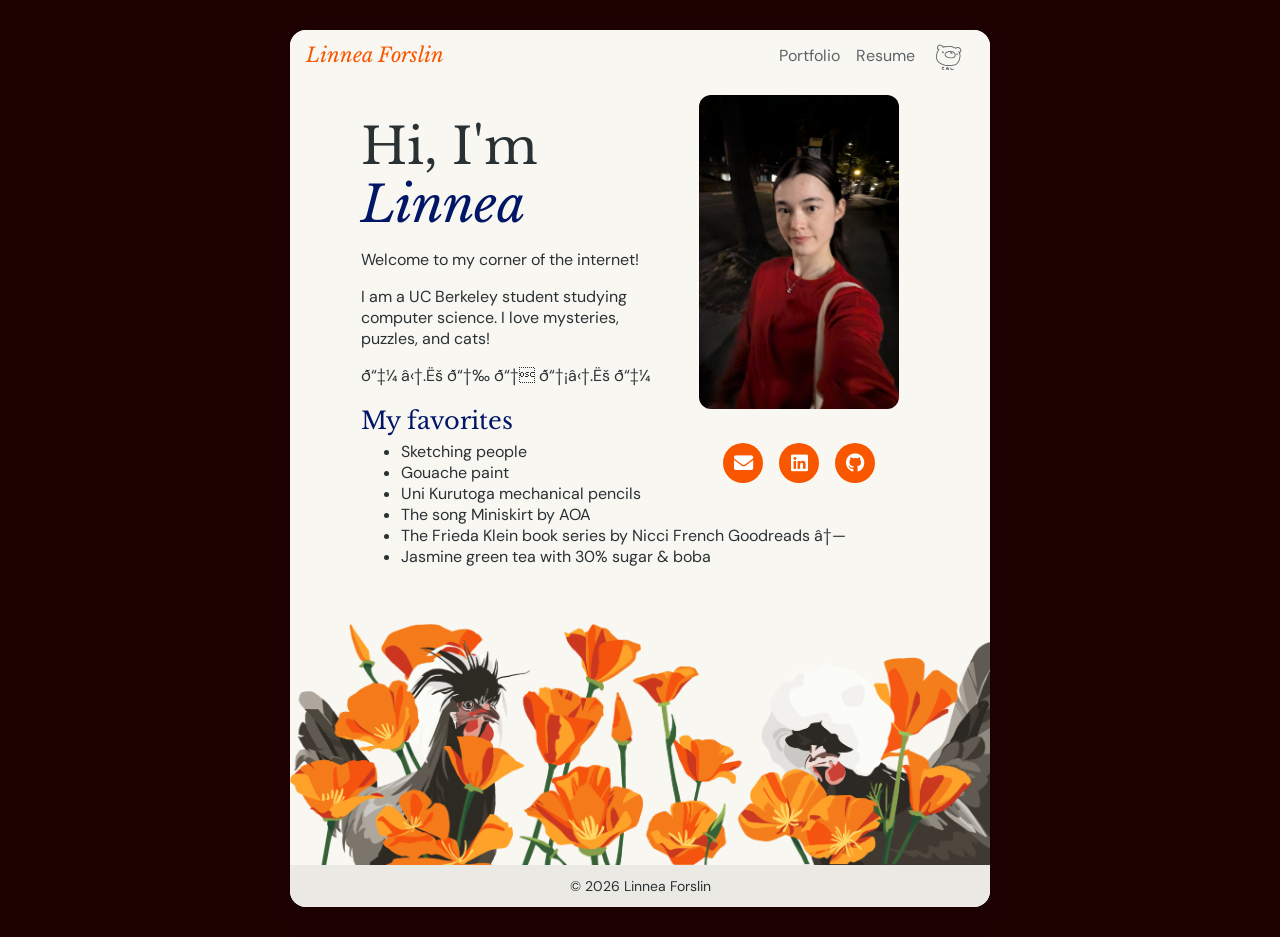
==== commit 4a9a638f: "Change background color" ====
--- a/index.html
+++ b/index.html
@@ -9,7 +9,6 @@
     <div class="text">
       <div class="home-container">
 
-  <!-- Relative container to anchor the background art -->
   <div class="profile-container">
     
     <!-- Background Glyph Art -->
@@ -70,7 +69,8 @@
           <h1><div id="name"><i>Linnea</i></div></h1>
           <br>
           <p>Welcome to my corner of the internet!</p>
-          <p>I am a UC Berkeley student studying computer science. I love mysteries, puzzles, and cats! 𓇼 ⋆.˚ 𓆉 𓆝 𓆡⋆.˚ 𓇼 </p>
+          <p>I am a UC Berkeley student studying computer science. I love mysteries, puzzles, and cats!</p>
+          <p>𓇼 ⋆.˚ 𓆉 𓆝 𓆡⋆.˚ 𓇼 </p>
           <h2 class="navy-text">My favorites</h2>
           <ul>
             <li>Sketching people</li>
--- a/style.css
+++ b/style.css
@@ -11,7 +11,7 @@
 } */
 
 html {
-    background-color: #410007;
+    background-color: #1D0200;
     /* #EDD0D0; */
     margin: 0;
     padding: 0;
@@ -116,8 +116,6 @@
     height: 50px;
     padding: 0px 16px;
     box-sizing: border-box;
-    /* border-bottom-left-radius: 6px;
-    border-bottom-right-radius: 6px; */
 
     /* box-shadow: 0 4px 20px rgba(11, 70, 80, 0.25); */
     /* backdrop-filter: blur(50px); */
